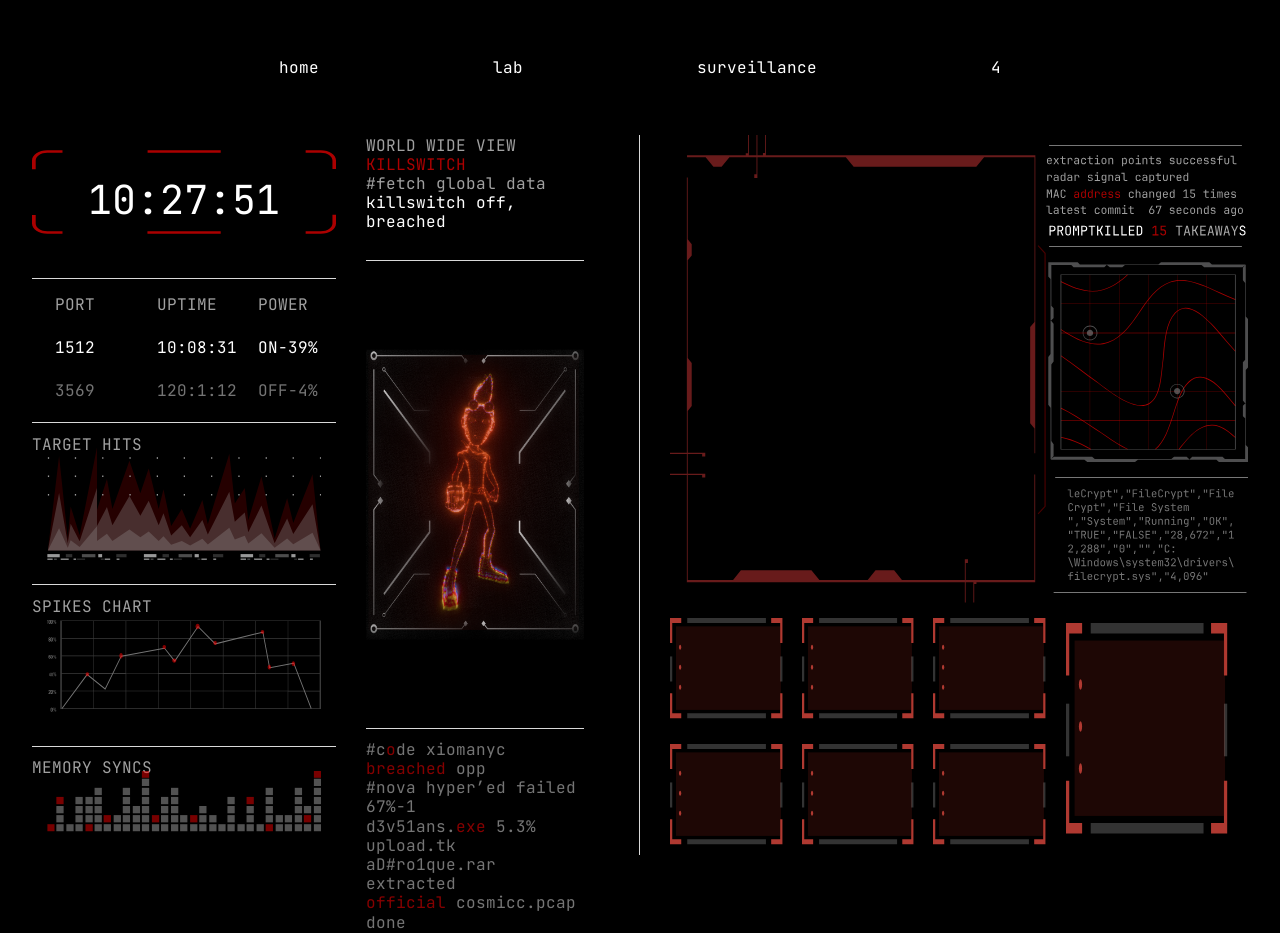
==== templates/index.html @ 00f384d5 "exun" ====
<!DOCTYPE html>
<html lang="en">
<head>
    <meta charset="UTF-8">
    <meta name="viewport" content="width=device-width, initial-scale=1.0">
    <title>Document</title>
    <link rel="stylesheet" href="../static/style.css">
    <link rel="preconnect" href="https://fonts.googleapis.com">
<link rel="preconnect" href="https://fonts.gstatic.com" crossorigin>
<link href="https://fonts.googleapis.com/css2?family=JetBrains+Mono:ital,wght@0,100..800;1,100..800&display=swap" rel="stylesheet">
</head>
<body>
   <div class="menu">
        <div><a href = "index">home</a></div>
        <div><a href = "lab">lab</a></div>
        <div><a href = "surveillance">surveillance</a></div>
        <div><a href = "">4</a></div>
    </div>
    <div class="grid">
        <div class="gridp1">
            <div>
                <img src="../static/imgs/timeb.svg" alt="" style="height:80%;width: 100%;top:0;transform:translate(-50%, 0)">
                <p style="font-size:40px;margin-top:-7.5px;">10:27:51</p>
            </div>
            <div>
                <div class = "portgrid">
                    <div class="portrow" style="position: static;transform: none;border-bottom:none">
                        <p style="position: static;transform: none;color:#A0A0A0;">PORT</p>
                        <p style="position: static;transform: none;">1512</p>
                        <p style="position: static;transform: none;color:#747474;">3569</p>
                    </div>
                    <div class="portrow" style="position: static;transform: none;border-bottom:none">
                        <p style="position: static;transform: none;color:#A0A0A0;">UPTIME</p>
                        <p style="position: static;transform: none;">10:08:31</p>
                        <p style="position: static;transform: none;color:#747474;">120:1:12</p>
                    </div>
                    <div class="portrow" style="position: static;transform: none;border-bottom:none">
                        <p style="position: static;transform: none;color:#A0A0A0;">POWER</p>
                        <p style="position: static;transform: none;">ON-39%</p>
                        <p style="position: static;transform: none;color:#747474;">OFF-4%</p>
                    </div>
                </div>
            </div>
            <div>
                <p style="width:100%;height:100%;color:#A0A0A0;margin-top:10px;">TARGET HITS</p>
                <img src="../static/imgs/hits.svg" alt="" style="width: 90%;">
            </div>
            <div>
                <p style="width:100%;height:100%;color:#A0A0A0;margin-top:10px;">SPIKES CHART</p>
                <img src="../static/imgs/chart.svg" alt="" style="width: 90%;">
            </div>
            <div>
                <p style="width:100%;height:100%;color:#A0A0A0;margin-top:10px;">MEMORY SYNCS</p>
                <img src="../static/imgs/syncs.svg" alt="" style="width: 90%;">
            </div>
        </div>
        <div class="gridp2">
            <div>
                <p style="width:100%;height:100%;line-height:120%;"> <span style="color:#A0A0A0;">WORLD WIDE VIEW</span> <br>
                    <span style="color:#f00;opacity:67%;">KILLSWITCH </span><br>
                    <span style="color:#A0A0A0;">#fetch global data</span> <br>
                    killswitch off, breached
                </p>
            </div>
            <div>
                <img src="../static/imgs/holoborder.png" alt="" style="width:100%;">
            </div>
            <div>
                <p id = "p" style="width:100%;height:100%;line-height:120%;margin-top:5%;color:#757575;"> 
                    #c<span>o</span>de xiomanyc <span>breached</span> opp <br>
                    #nova hyper’ed failed 67%-1 <br>
                    d3v51ans.<span>exe</span> 5.3% upload.tk <br>
                    aD#ro1que.rar extracted <br>
                    <span>official</span> cosmicc.pcap done
                </p>
            </div>
        </div>
        <div class="picgrid">
            <div class="picrow">
                <div style="position:relative;">
                    <img src="../static/imgs/hologram.svg" alt="" style="position:absolute">
                    <video src="../static/imgs/videos/arm.mp4"  id = "v1" style="display:none;position: absolute; height:90%;top:50%;left:50%;transform:translate(-50%, -50%);" loop muted></video>
                    <video src="../static/imgs/videos/glider.mp4" id = "v2" style="display:none; position: absolute; height:90%;top:50%;left:50%;transform:translate(-50%, -50%);" loop muted></video>
                    <video src="../static/imgs/videos/jump.mp4" id = "v3" style="display:none;position: absolute; height:90%;top:50%;left:50%;transform:translate(-50%, -50%);" loop muted></video>
                    <video src="../static/imgs/videos/parkour.mp4" id = "v4" style="display:none; position: absolute; height:90%;top:50%;left:50%;transform:translate(-50%, -50%);" loop muted></video>
                    <video src="../static/imgs/videos/twerk.mp4" id = "v5" style="display:none;position: absolute; height:90%;top:50%;left:50%;transform:translate(-50%, -50%);" loop muted></video>
                    <video src="../static/imgs/videos/twerk.mp4" id = "v6" style="display:none; position: absolute; height:90%;top:50%;left:50%;transform:translate(-50%, -50%);" loop muted></video>
                </div>
                <div class="skillgrid" style="position:relative;top:15px;">
                    <div class="skillrow">
                        <img src="../static/imgs/abilitybuxa.svg" alt="" id="a1">
                        <img src="../static/imgs/abilitybuxa.svg" alt="" id="a2">
                    </div>
                    <div class="skillrow">
                        <img src="../static/imgs/abilitybuxa.svg" alt="" id="a3">
                        <img src="../static/imgs/abilitybuxa.svg" alt="" id="a4">

                    </div>
                    <div class="skillrow">
                        <img src="../static/imgs/abilitybuxa.svg" alt="" id="a5">
                        <img src="../static/imgs/abilitybuxa.svg" alt="" id="a6">

                    </div>
                </div>
            </div>
            <div class="picrow">
                <img src="../static/imgs/side.svg" alt="">
                <div style="padding: 20px;">
                    <img src="../static/imgs/abilitybuxa.svg" alt="">
                </div>
            </div>
        </div>
    </div>
    <script>
        document.querySelectorAll("[id^='a']").forEach(a => {
            a.addEventListener("click", () => {
                document.querySelectorAll("[id^='v']").forEach(v => {
                    v.style.display="none";
                    v.pause()
                    v.currentTime=0
                })
                document.querySelector(`#${"v" + a.id.split("a")[1]}`).style.display="block";
                document.querySelector(`#${"v" + a.id.split("a")[1]}`).play();
            })
        }) 
    </script>
</body>
</html>
---- static/style.css ----
body {
    background: #000;
    overflow: hidden;
    font-family: 'JetBrains Mono', monospace
}
.menu {
    position: absolute;
    left: 50%;
    top: 0;
    width: 70vw;
    height: 15%;
    display: grid;
    grid-template-columns: auto auto auto auto;
    transform: translateX(-50%);
    color: #fff;
}
.menu div {
    display: flex;
    flex-direction: column;
    justify-content: center;
    align-items: center;
}
#p span {
    color: #f00;
    opacity: 52%;
}
.grid {
    position: absolute;
    left: 50%;
    top: 15%;
    transform: translate(-50%);
    display: grid;
    width: 95%;
    height: 85%;
    grid-template-columns: 25% 22.5% auto;
    column-gap: 2.5%;
}
.grid2 {
    position: absolute;
    left: 50%;
    top: 50%;
    transform: translate(-50%, -50%);
    display: grid;
    width: 95%;
    height: 95%;
    grid-template-columns: 20% 40% auto;
    column-gap: 5%;
}
.grid > div {
    height: 80vh;
}
.grid2 > div {
    border-right: 1px solid #D9D9D9;
    padding-right: 10%;
}
.grid2 > div:last-child {
    border-right: none;
}
.gridp1 {
    display: grid;
    grid-template-rows: 20% 20% 22.5% 22.5% 15%;
}
.grids1 {
    display: grid;
    grid-template-rows: 20% 20% 22.5% auto;
}
.gridp2 {
    display: grid;
    grid-template-rows: 17.5% 65% 17.5%;
    border-right: 1px solid #d9d9d9;
    padding-right: 20%;
}
.picgrid {
    display: grid;
    grid-template-columns: 65% 35%;
    width: 100%;
    height: 80vh;
}
.picrow {
    display: grid;
    grid-template-rows: 65% 35%;
    height: 80vh;
}
[class^="gridp"] div {
    border-bottom: 1px solid #D9D9D9;
}
[class^="gridp"] div:last-child {
    border-bottom: none;
}
.grids1 div {
    border-bottom: 1px solid #D9D9D9;
}
.grids1 div:last-child {
    border-bottom: none;
}
.gridl1 {
    display: grid;
    grid-template-rows: 17.5% 25% auto;
}
.gridl2 {
    display: grid;
    grid-template-rows: 45% 20% 35%;
}
[class^="gridl"] > div, [class^="gridp"] > div, .grids1 > div {
    border-bottom: 1px solid #d9d9d9;
    position: relative;
}
[class^="gridl"] div > *,[class^="gridp"] div > *, .grids1 div > * {
    color:#fff;margin:0;position:absolute;left:50%;top:50%;transform:translate(-50%, -50%)
}
[class^="gridl"] div:last-child,  [class^="gridp"] > div:last-child, .grids1 > div:last-child{
    border-bottom: none;
}
.portgrid {
    display: grid;
    grid-template-columns: 33% 33% 33%;
    column-gap: 0.5%;
    width: 100%;
    height: 90%;
    padding-left: 15%;
    padding-top:5%;
}
a {
    color: #fff;
    outline:none;
    text-decoration:none;
}
.portrow {
    display: grid;
    grid-template-rows: 33% 33% 33%;
    row-gap: 0.5%;
}
.picrow img {
    width: 100%;
    height: 100%;
}
.skillgrid {
    display: grid;
    grid-template-columns: 30% 30% 30%;
    column-gap: 5%;
}
.skillrow {
    display: grid;
    grid-template-rows: 40% 40%;
    row-gap: 10%;
}
.skillrow img {
    width: 100%;
    height: 100%;
}
.surv {
    display: grid;
    grid-template-rows: 50% 50%;
    transform: translate(-15%, 7.5%)
}
.surv img {
    width: 100%;
}
.surv div {
    display: flex;
    flex-direction: column;
    justify-content:center;
    align-items: center;
    padding: 5%;

}
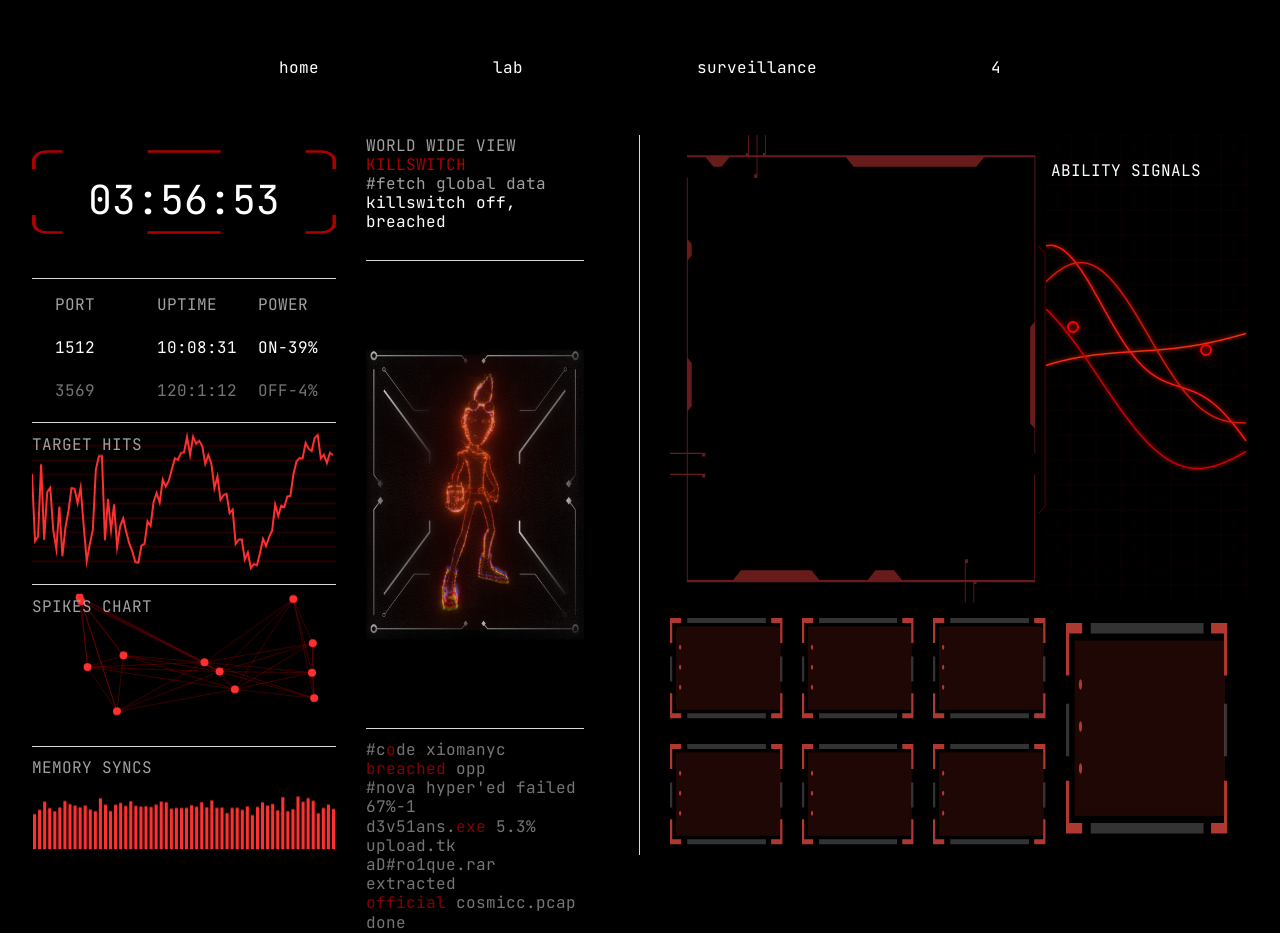
==== commit 3388b9ce: "commit" ====
--- a/templates/index.html
+++ b/templates/index.html
@@ -8,6 +8,40 @@
     <link rel="preconnect" href="https://fonts.googleapis.com">
 <link rel="preconnect" href="https://fonts.gstatic.com" crossorigin>
 <link href="https://fonts.googleapis.com/css2?family=JetBrains+Mono:ital,wght@0,100..800;1,100..800&display=swap" rel="stylesheet">
+<style>
+    .live-graph-container {
+        width: 100%;
+        height: 100%;
+        position: relative;
+    }
+    .live-graph-canvas {
+        width: 100%;
+        height: 100%;
+        display: block;
+    }
+    .graph-markers {
+        position: absolute;
+        top: 0;
+        left: 0;
+        width: 100%;
+        height: 100%;
+        pointer-events: none;
+    }
+    .marker {
+        position: absolute;
+        width: 8px;
+        height: 8px;
+        border: 2px solid #ff0000;
+        border-radius: 50%;
+        background: rgba(255, 0, 0, 0.3);
+        animation: pulse 2s infinite;
+        box-shadow: 0 0 10px rgba(255, 0, 0, 0.5);
+    }
+    @keyframes pulse {
+        0%, 100% { transform: scale(1); opacity: 1; }
+        50% { transform: scale(1.3); opacity: 0.5; }
+    }
+</style>
 </head>
 <body>
    <div class="menu">
@@ -20,7 +54,7 @@
         <div class="gridp1">
             <div>
                 <img src="../static/imgs/timeb.svg" alt="" style="height:80%;width: 100%;top:0;transform:translate(-50%, 0)">
-                <p style="font-size:40px;margin-top:-7.5px;">10:27:51</p>
+                <p id = "live-time" style="font-size:40px;margin-top:-7.5px;">10:27:51</p>
             </div>
             <div>
                 <div class = "portgrid">
@@ -43,15 +77,15 @@
             </div>
             <div>
                 <p style="width:100%;height:100%;color:#A0A0A0;margin-top:10px;">TARGET HITS</p>
-                <img src="../static/imgs/hits.svg" alt="" style="width: 90%;">
+                <canvas id="waveform" style="width:100%; height:90%;position:relative;z-index:-1"></canvas>
             </div>
             <div>
                 <p style="width:100%;height:100%;color:#A0A0A0;margin-top:10px;">SPIKES CHART</p>
-                <img src="../static/imgs/chart.svg" alt="" style="width: 90%;">
+                <canvas id="network" style="width:100%; height:90%;position:relative;z-index:-1"></canvas>
             </div>
             <div>
                 <p style="width:100%;height:100%;color:#A0A0A0;margin-top:10px;">MEMORY SYNCS</p>
-                <img src="../static/imgs/syncs.svg" alt="" style="width: 90%;">
+                <canvas id="frequency" style="width:100%; height:90%;position:relative;z-index:-1"></canvas>
             </div>
         </div>
         <div class="gridp2">
@@ -68,7 +102,7 @@
             <div>
                 <p id = "p" style="width:100%;height:100%;line-height:120%;margin-top:5%;color:#757575;"> 
                     #c<span>o</span>de xiomanyc <span>breached</span> opp <br>
-                    #nova hyper’ed failed 67%-1 <br>
+                    #nova hyper'ed failed 67%-1 <br>
                     d3v51ans.<span>exe</span> 5.3% upload.tk <br>
                     aD#ro1que.rar extracted <br>
                     <span>official</span> cosmicc.pcap done
@@ -103,8 +137,15 @@
                     </div>
                 </div>
             </div>
-            <div class="picrow">
-                <img src="../static/imgs/side.svg" alt="">
+            <div class="picrow" style="position:relative;">
+                <p style="position:absolute;color:#fff;left:5px;top:25px;margin:0;z-index:4;">ABILITY SIGNALS</p>
+                <div class="live-graph-container">
+                    <canvas id="liveGraphCanvas" class="live-graph-canvas"></canvas>
+                    <div class="graph-markers">
+                        <div class="marker" id="marker1"></div>
+                        <div class="marker" id="marker2"></div>
+                    </div>
+                </div>
                 <div style="padding: 20px;">
                     <img src="../static/imgs/abilitybuxa.svg" alt="">
                 </div>
@@ -124,5 +165,255 @@
             })
         }) 
     </script>
+    <script>
+const waveCanvas = document.getElementById("waveform");
+const freqCanvas = document.getElementById("frequency");
+const netCanvas  = document.getElementById("network");
+
+const waveCtx = waveCanvas.getContext("2d");
+const freqCtx = freqCanvas.getContext("2d");
+const netCtx  = netCanvas.getContext("2d");
+
+function resizeCanvas(c) {
+    c.width = c.offsetWidth;
+    c.height = c.offsetHeight;
+}
+
+[waveCanvas, freqCanvas, netCanvas].forEach(resizeCanvas);
+
+let waveData = Array(100).fill(0).map(() => Math.random());
+
+function drawWaveform() {
+    const w = waveCanvas.width;
+    const h = waveCanvas.height;
+
+    waveCtx.fillStyle = "#000";
+    waveCtx.fillRect(0, 0, w, h);
+
+    waveCtx.strokeStyle = "rgba(255,0,0,0.15)";
+    for (let i = 0; i < 10; i++) {
+        waveCtx.beginPath();
+        waveCtx.moveTo(0, (h/10)*i);
+        waveCtx.lineTo(w, (h/10)*i);
+        waveCtx.stroke();
+    }
+
+    waveData.shift();
+    waveData.push(Math.sin(Date.now()/200)*0.5 + 0.5 + (Math.random()-0.5)*0.2);
+
+    waveCtx.beginPath();
+    waveCtx.strokeStyle = "#ff3030";
+    waveCtx.lineWidth = 2;
+
+    const step = w / waveData.length;
+    waveData.forEach((v, i) => {
+        let x = i * step;
+        let y = h/2 + (v - 0.5) * h * 0.8;
+        i === 0 ? waveCtx.moveTo(x,y) : waveCtx.lineTo(x,y);
+    });
+    waveCtx.stroke();
+}
+
+let freqBars = Array(60).fill(0).map(()=>Math.random()*100);
+
+function drawFrequency() {
+    const w = freqCanvas.width;
+    const h = freqCanvas.height;
+
+    freqCtx.fillStyle = "#000";
+    freqCtx.fillRect(0,0,w,h);
+
+    const bw = w / freqBars.length;
+
+    freqBars = freqBars.map(v => v*0.93 + Math.random()*100*0.07);
+
+    freqBars.forEach((v, i) => {
+        const bh = (v/100) * h * 0.9;
+        freqCtx.fillStyle = "#ff3030";
+        freqCtx.fillRect(i*bw + 1, h - bh, bw - 2, bh);
+    });
+}
+
+let nodes = [];
+for (let i = 0; i < 12; i++) {
+    nodes.push({
+        x: Math.random(),
+        y: Math.random(),
+        vx: (Math.random()-0.5)*0.002,
+        vy: (Math.random()-0.5)*0.002
+    });
+}
+
+function drawNetwork() {
+    const w = netCanvas.width;
+    const h = netCanvas.height;
+
+    netCtx.fillStyle = "#000";
+    netCtx.fillRect(0,0,w,h);
+
+    nodes.forEach(n => {
+        n.x += n.vx;
+        n.y += n.vy;
+
+        if (n.x < 0 || n.x > 1) n.vx *= -1;
+        if (n.y < 0 || n.y > 1) n.vy *= -1;
+    });
+
+    netCtx.strokeStyle = "rgba(255,0,0,0.25)";
+    nodes.forEach((a, i) => {
+        for (let j = i+1; j < nodes.length; j++) {
+            const b = nodes[j];
+            const dx = (b.x - a.x) * w;
+            const dy = (b.y - a.y) * h;
+            const dist = Math.sqrt(dx*dx + dy*dy);
+
+            if (dist < 160) {
+                netCtx.beginPath();
+                netCtx.moveTo(a.x*w, a.y*h);
+                netCtx.lineTo(b.x*w, b.y*h);
+                netCtx.stroke();
+            }
+        }
+    });
+
+    nodes.forEach(n => {
+        netCtx.fillStyle = "#ff3030";
+        netCtx.beginPath();
+        netCtx.arc(n.x*w, n.y*h, 4, 0, Math.PI*2);
+        netCtx.fill();
+    });
+}
+
+function animate() {
+    drawWaveform();
+    drawFrequency();
+    drawNetwork();
+    requestAnimationFrame(animate);
+}
+animate();
+
+window.addEventListener("resize", () => {
+    [waveCanvas, freqCanvas, netCanvas].forEach(resizeCanvas);
+});
+</script>
+
+<!-- Live Graph Animation Script -->
+<script>
+    const liveCanvas = document.getElementById('liveGraphCanvas');
+    const liveCtx = liveCanvas.getContext('2d');
+    
+    function resizeLiveCanvas() {
+        liveCanvas.width = liveCanvas.offsetWidth * 2;
+        liveCanvas.height = liveCanvas.offsetHeight * 2;
+    }
+    resizeLiveCanvas();
+
+    const waves = [];
+    const numWaves = 4;
+    
+    for (let i = 0; i < numWaves; i++) {
+        waves.push({
+            speed: 0.02 + Math.random() * 0.03,
+            amplitude: 80 + Math.random() * 120,
+            frequency: 0.003 + Math.random() * 0.005,
+            offset: Math.random() * Math.PI * 2,
+            color: `rgb(${200 + Math.floor(Math.random() * 55)}, ${Math.floor(Math.random() * 50)}, ${Math.floor(Math.random() * 30)})`
+        });
+    }
+
+    let time = 0;
+
+    function drawLiveGrid() {
+        liveCtx.strokeStyle = '#1a0000';
+        liveCtx.lineWidth = 1;
+
+        for (let x = 0; x < liveCanvas.width; x += 50) {
+            liveCtx.beginPath();
+            liveCtx.moveTo(x, 0);
+            liveCtx.lineTo(x, liveCanvas.height);
+            liveCtx.stroke();
+        }
+
+        for (let y = 0; y < liveCanvas.height; y += 50) {
+            liveCtx.beginPath();
+            liveCtx.moveTo(0, y);
+            liveCtx.lineTo(liveCanvas.width, y);
+            liveCtx.stroke();
+        }
+    }
+
+    function drawLiveWave(wave) {
+        liveCtx.beginPath();
+        liveCtx.strokeStyle = wave.color;
+        liveCtx.lineWidth = 3;
+        liveCtx.shadowBlur = 10;
+        liveCtx.shadowColor = wave.color;
+
+        for (let x = 0; x < liveCanvas.width; x += 4) {
+            const y = liveCanvas.height / 2 + 
+                Math.sin(x * wave.frequency + time * wave.speed + wave.offset) * wave.amplitude +
+                Math.sin(x * wave.frequency * 2.5 + time * wave.speed * 1.5) * (wave.amplitude * 0.3);
+            
+            if (x === 0) {
+                liveCtx.moveTo(x, y);
+            } else {
+                liveCtx.lineTo(x, y);
+            }
+        }
+
+        liveCtx.stroke();
+        liveCtx.shadowBlur = 0;
+    }
+
+    function animateLiveGraph() {
+        liveCtx.fillStyle = '#000000';
+        liveCtx.fillRect(0, 0, liveCanvas.width, liveCanvas.height);
+
+        drawLiveGrid();
+
+        waves.forEach(wave => {
+            drawLiveWave(wave);
+        });
+
+        time += 1;
+        requestAnimationFrame(animateLiveGraph);
+    }
+
+    const marker1 = document.getElementById('marker1');
+    const marker2 = document.getElementById('marker2');
+
+    function moveMarkers() {
+        const x1 = 15 + Math.sin(Date.now() * 0.001) * 10;
+        const y1 = 30 + Math.cos(Date.now() * 0.0015) * 15;
+        marker1.style.left = x1 + '%';
+        marker1.style.top = y1 + '%';
+
+        const x2 = 70 + Math.cos(Date.now() * 0.0012) * 8;
+        const y2 = 55 + Math.sin(Date.now() * 0.0018) * 12;
+        marker2.style.left = x2 + '%';
+        marker2.style.top = y2 + '%';
+    }
+
+    setInterval(moveMarkers, 50);
+    animateLiveGraph();
+
+    window.addEventListener('resize', resizeLiveCanvas);
+</script>
+
+<script>
+    function updateClock() {
+    const now = new Date();
+    
+    let h = now.getHours().toString().padStart(2, "0");
+    let m = now.getMinutes().toString().padStart(2, "0");
+    let s = now.getSeconds().toString().padStart(2, "0");
+
+    document.getElementById("live-time").textContent = `${h}:${m}:${s}`;
+}
+
+setInterval(updateClock, 1000);
+
+updateClock();
+</script>
 </body>
-</html>+</html> 
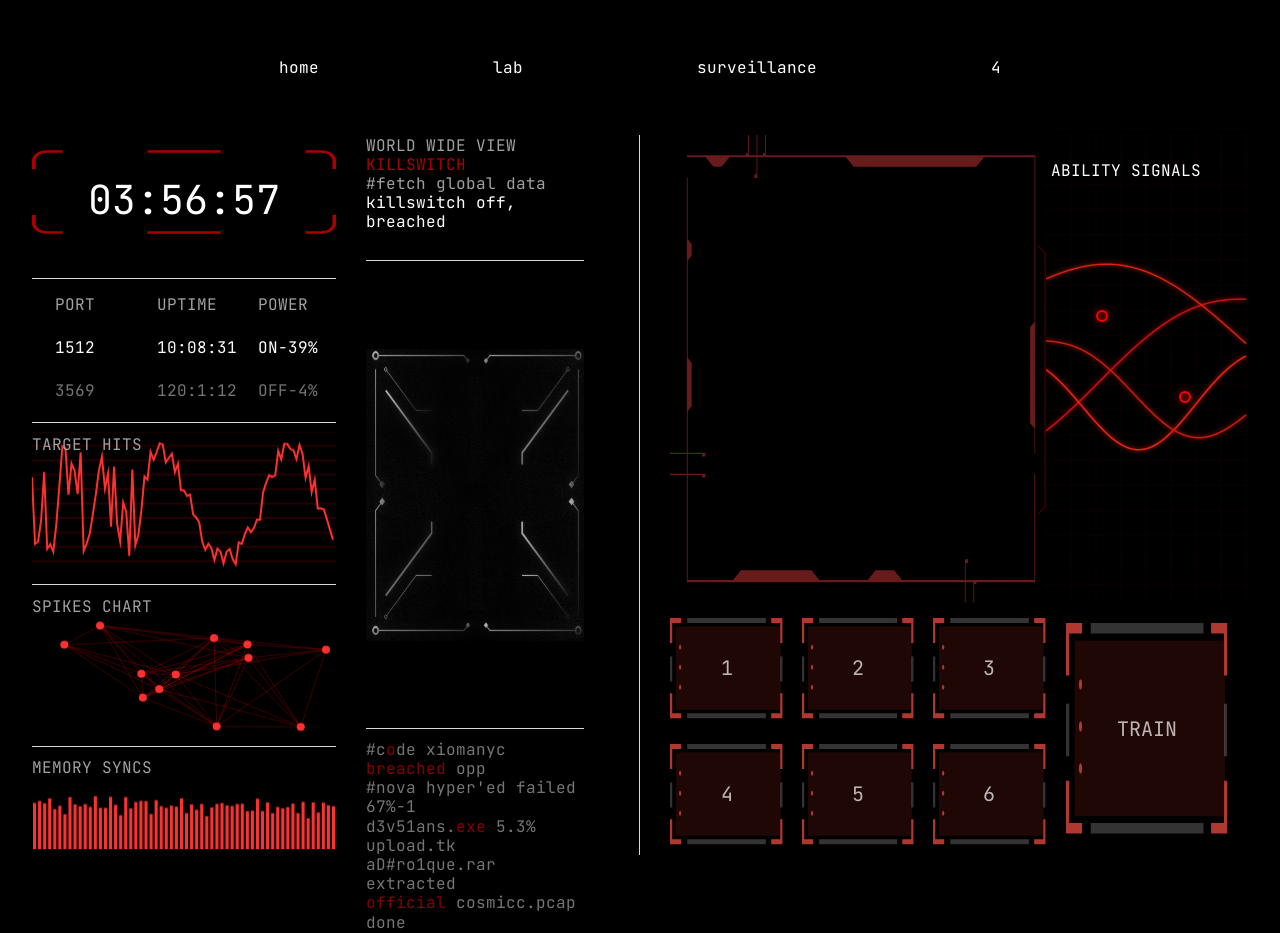
==== commit addc1d31: "test" ====
--- a/templates/index.html
+++ b/templates/index.html
@@ -97,7 +97,7 @@
                 </p>
             </div>
             <div>
-                <img src="../static/imgs/holoborder.png" alt="" style="width:100%;">
+                <img src="../static/imgs/holoborder.svg" alt="" style="width:100%;">
             </div>
             <div>
                 <p id = "p" style="width:100%;height:100%;line-height:120%;margin-top:5%;color:#757575;"> 
@@ -122,18 +122,34 @@
                 </div>
                 <div class="skillgrid" style="position:relative;top:15px;">
                     <div class="skillrow">
+                        <div style="position: relative;">
                         <img src="../static/imgs/abilitybuxa.svg" alt="" id="a1">
+                        <p style="margin:0;font-size:20px;opacity:0.7;position:absolute;left:50%;top:50%;transform:translate(-50%, -50%);z-index:4;color:#fff;">1</p>
+                        </div>
+                        <div style="position:relative;">
                         <img src="../static/imgs/abilitybuxa.svg" alt="" id="a2">
+                        <p style="margin:0;font-size:20px;opacity:0.7;position:absolute;left:50%;top:50%;transform:translate(-50%, -50%);z-index:4;color:#fff;">4</p>
+                        </div>
                     </div>
                     <div class="skillrow">
+                        <div style="position: relative;">
                         <img src="../static/imgs/abilitybuxa.svg" alt="" id="a3">
+                        <p style="margin:0;font-size:20px;opacity:0.7;position:absolute;left:50%;top:50%;transform:translate(-50%, -50%);z-index:4;color:#fff;">2</p>
+                        </div>
+                        <div style="position:relative;">
                         <img src="../static/imgs/abilitybuxa.svg" alt="" id="a4">
-
+                        <p style="margin:0;font-size:20px;opacity:0.7;position:absolute;left:50%;top:50%;transform:translate(-50%, -50%);z-index:4;color:#fff;">5</p>
+                        </div>
                     </div>
                     <div class="skillrow">
+                        <div style="position: relative;">
                         <img src="../static/imgs/abilitybuxa.svg" alt="" id="a5">
+                        <p style="margin:0;font-size:20px;opacity:0.7;position:absolute;left:50%;top:50%;transform:translate(-50%, -50%);z-index:4;color:#fff;">3</p>
+                        </div>
+                        <div style="position:relative;">
                         <img src="../static/imgs/abilitybuxa.svg" alt="" id="a6">
-
+                        <p style="margin:0;font-size:20px;opacity:0.7;position:absolute;left:50%;top:50%;transform:translate(-50%, -50%);z-index:4;color:#fff;">6</p>
+                        </div>
                     </div>
                 </div>
             </div>
@@ -146,8 +162,9 @@
                         <div class="marker" id="marker2"></div>
                     </div>
                 </div>
-                <div style="padding: 20px;">
+                <div style="padding: 20px;position:relative;">
                     <img src="../static/imgs/abilitybuxa.svg" alt="">
+                    <p style="margin:0;font-size:20px;opacity:0.7;position:absolute;left:50%;top:50%;transform:translate(-50%, -50%);z-index:4;color:#fff;">TRAIN</p>
                 </div>
             </div>
         </div>
--- a/static/style.css
+++ b/static/style.css
@@ -134,6 +134,12 @@
     width: 100%;
     height: 100%;
 }
+.picrow div:nth-child(3) img {
+    cursor: pointer;
+}
+.picrow p, .skillrow p {
+    pointer-events:none;
+}
 .skillgrid {
     display: grid;
     grid-template-columns: 30% 30% 30%;
@@ -147,6 +153,7 @@
 .skillrow img {
     width: 100%;
     height: 100%;
+    cursor:pointer;
 }
 .surv {
     display: grid;
@@ -164,3 +171,55 @@
     padding: 5%;
 
 }
+.aigrid {
+    display:grid;
+    grid-template-rows: 55% 40%;
+    row-gap: 2.5%;
+}
+.aigrid img {
+    width: 100%;
+    height: 100%;
+}
+.abilitygrid {
+    display: grid;
+    grid-template-columns: 30% 30% 30%;
+    column-gap: 5%;
+}
+.buxagrid {
+    display: grid;
+    grid-template-rows: 30% 30% 30%;
+    row-gap: 5%;
+}
+.ai-terminal {
+    padding: 20px;
+    font-family: 'JetBrains Mono', monospace;
+    color: #681B1B;
+    height: 100%;
+    display: flex;
+    flex-direction: column;
+    position: relative;
+    height: 80%;
+    width: 80%;
+    top: 5%;
+    left: 5%;
+}
+
+.ai-output {
+    flex: 1;
+    overflow-y: auto;
+    font-size: 12px;
+    line-height: 1.3;
+}
+
+.ai-input {
+    background: transparent;
+    border: none;
+    border-top: 1px solid #681B1B;
+    padding: 6px;
+    color: #ff3366;
+    font-size: 14px;
+    outline: none;
+}
+.ai-input::placeholder {
+    color: #444;
+}
